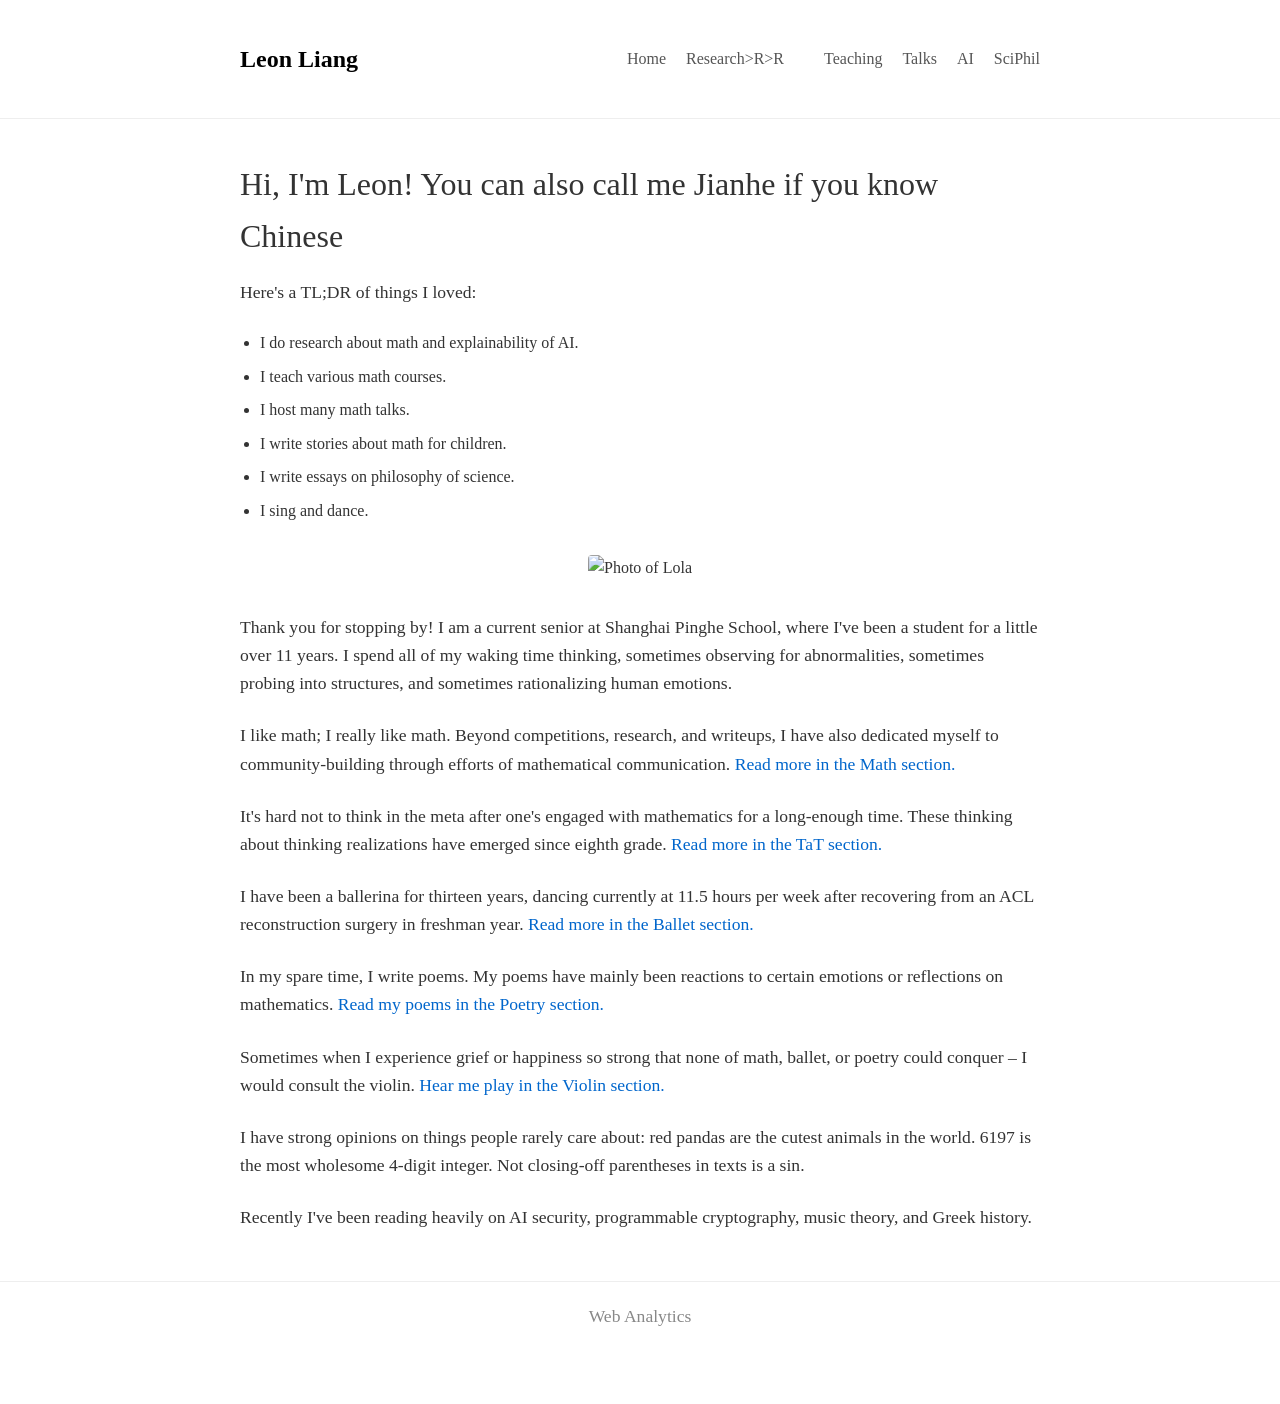
==== index.html @ b7bbed0b "Update index.html" ====
<!DOCTYPE html>
<html lang="en">
<head>
    <meta charset="UTF-8">
    <meta name="viewport" content="width=device-width, initial-scale=1.0">
    <title>Leon Liang </title>
    <link rel="stylesheet" href="style.css">
</head>
<body>

    <header>
        <div class="container header-content">
            <div class="logo">Leon Liang</div>
            <nav>
                <ul>
                    <li><a href="#">Home</a></li>
                    <li><a href="#">Research>R>R</li>
                    <li><a href="#">Teaching</a></li>
                    <li><a href="#">Talks</a></li>
                    <li><a href="#">AI</a></li>
                    <li><a href="#">SciPhil</a></li>
                    
                </ul>
            </nav>
        </div>
    </header>

    <main class="container">
        
        <section class="intro">
            <h1>Hi, I'm Leon! You can also call me Jianhe if you know Chinese</h1>
            <p>Here's a TL;DR of things I loved:</p>
            <ul class="tldr-list">
                <li>I do research about math and explainability of AI.</li>
                <li>I teach various math courses.</li>
                <li>I host many math talks.</li>
                <li>I write stories about math for children.</li>
                <li>I write essays on philosophy of science.</li>
                <li>I sing and dance.</li>
            </ul>
        </section>

        <div class="profile-photo">
            <img src="https://via.placeholder.com/600x400" alt="Photo of Lola">
        </div>

        <section class="bio">
            <p>Thank you for stopping by! I am a current senior at Shanghai Pinghe School, where I've been a student for a little over 11 years. I spend all of my waking time thinking, sometimes observing for abnormalities, sometimes probing into structures, and sometimes rationalizing human emotions.</p>
        </section>

        <section class="interests">
            <div class="interest-block">
                <p>I like math; I really like math. Beyond competitions, research, and writeups, I have also dedicated myself to community-building through efforts of mathematical communication. <a href="#">Read more in the Math section.</a></p>
            </div>

            <div class="interest-block">
                <p>It's hard not to think in the meta after one's engaged with mathematics for a long-enough time. These thinking about thinking realizations have emerged since eighth grade. <a href="#">Read more in the TaT section.</a></p>
            </div>

            <div class="interest-block">
                <p>I have been a ballerina for thirteen years, dancing currently at 11.5 hours per week after recovering from an ACL reconstruction surgery in freshman year. <a href="#">Read more in the Ballet section.</a></p>
            </div>

            <div class="interest-block">
                <p>In my spare time, I write poems. My poems have mainly been reactions to certain emotions or reflections on mathematics. <a href="#">Read my poems in the Poetry section.</a></p>
            </div>
            
            <div class="interest-block">
                <p>Sometimes when I experience grief or happiness so strong that none of math, ballet, or poetry could conquer – I would consult the violin. <a href="#">Hear me play in the Violin section.</a></p>
            </div>
        </section>

        <section class="fun-facts">
            <p>I have strong opinions on things people rarely care about: red pandas are the cutest animals in the world. 6197 is the most wholesome 4-digit integer. Not closing-off parentheses in texts is a sin.</p>
        </section>

        <section class="reading-list">
            <p>Recently I've been reading heavily on AI security, programmable cryptography, music theory, and Greek history.</p>
        </section>

    </main>

    <footer>
        <div class="container">
            <p>Web Analytics</p>
        </div>
    </footer>

</body>
</html>
---- style.css ----
/* General Reset */
body, h1, h2, p, ul, li {
    margin: 0;
    padding: 0;
    box-sizing: border-box;
}

body {
    font-family: "Georgia", "Times New Roman", serif; /* Academic/Personal feel */
    line-height: 1.6;
    color: #333;
    background-color: #fff;
    padding-bottom: 50px;
}

/* Layout Utility */
.container {
    max-width: 800px; /* Limits width to keep text readable like a book */
    margin: 0 auto;
    padding: 0 20px;
}

/* Header & Navigation */
header {
    padding: 40px 0;
    border-bottom: 1px solid #eee; /* Subtle separation */
    margin-bottom: 40px;
}

.header-content {
    display: flex;
    justify-content: space-between;
    align-items: center;
    flex-wrap: wrap; /* Responsive wrapping */
}

.logo {
    font-size: 1.5rem;
    font-weight: bold;
    color: #000;
}

nav ul {
    list-style: none;
    display: flex;
    gap: 20px;
}

nav a {
    text-decoration: none;
    color: #555;
    font-size: 1rem;
}

nav a:hover {
    color: #000;
    text-decoration: underline;
}

/* Main Content Typography */
h1 {
    font-size: 2rem;
    margin-bottom: 1rem;
    font-weight: normal;
}

p {
    margin-bottom: 1.5rem;
    font-size: 1.1rem;
}

a {
    color: #0066cc; /* Classic link blue */
    text-decoration: none;
}

a:hover {
    text-decoration: underline;
}

/* Specific Sections */
.tldr-list {
    margin-left: 20px;
    margin-bottom: 2rem;
}

.tldr-list li {
    margin-bottom: 0.5rem;
}

.profile-photo {
    margin-bottom: 2rem;
    text-align: center; /* Center the image */
}

.profile-photo img {
    max-width: 100%;
    height: auto;
    border-radius: 4px; /* Slight rounding looks nice */
}

.interest-block {
    margin-bottom: 1.5rem;
}

/* Footer */
footer {
    margin-top: 50px;
    padding-top: 20px;
    border-top: 1px solid #eee;
    text-align: center;
    font-size: 0.9rem;
    color: #888;
}

/* Mobile Responsiveness */
@media (max-width: 600px) {
    .header-content {
        flex-direction: column;
        align-items: flex-start;
    }

    nav ul {
        flex-wrap: wrap;
        margin-top: 15px;
        gap: 10px;
    }
}
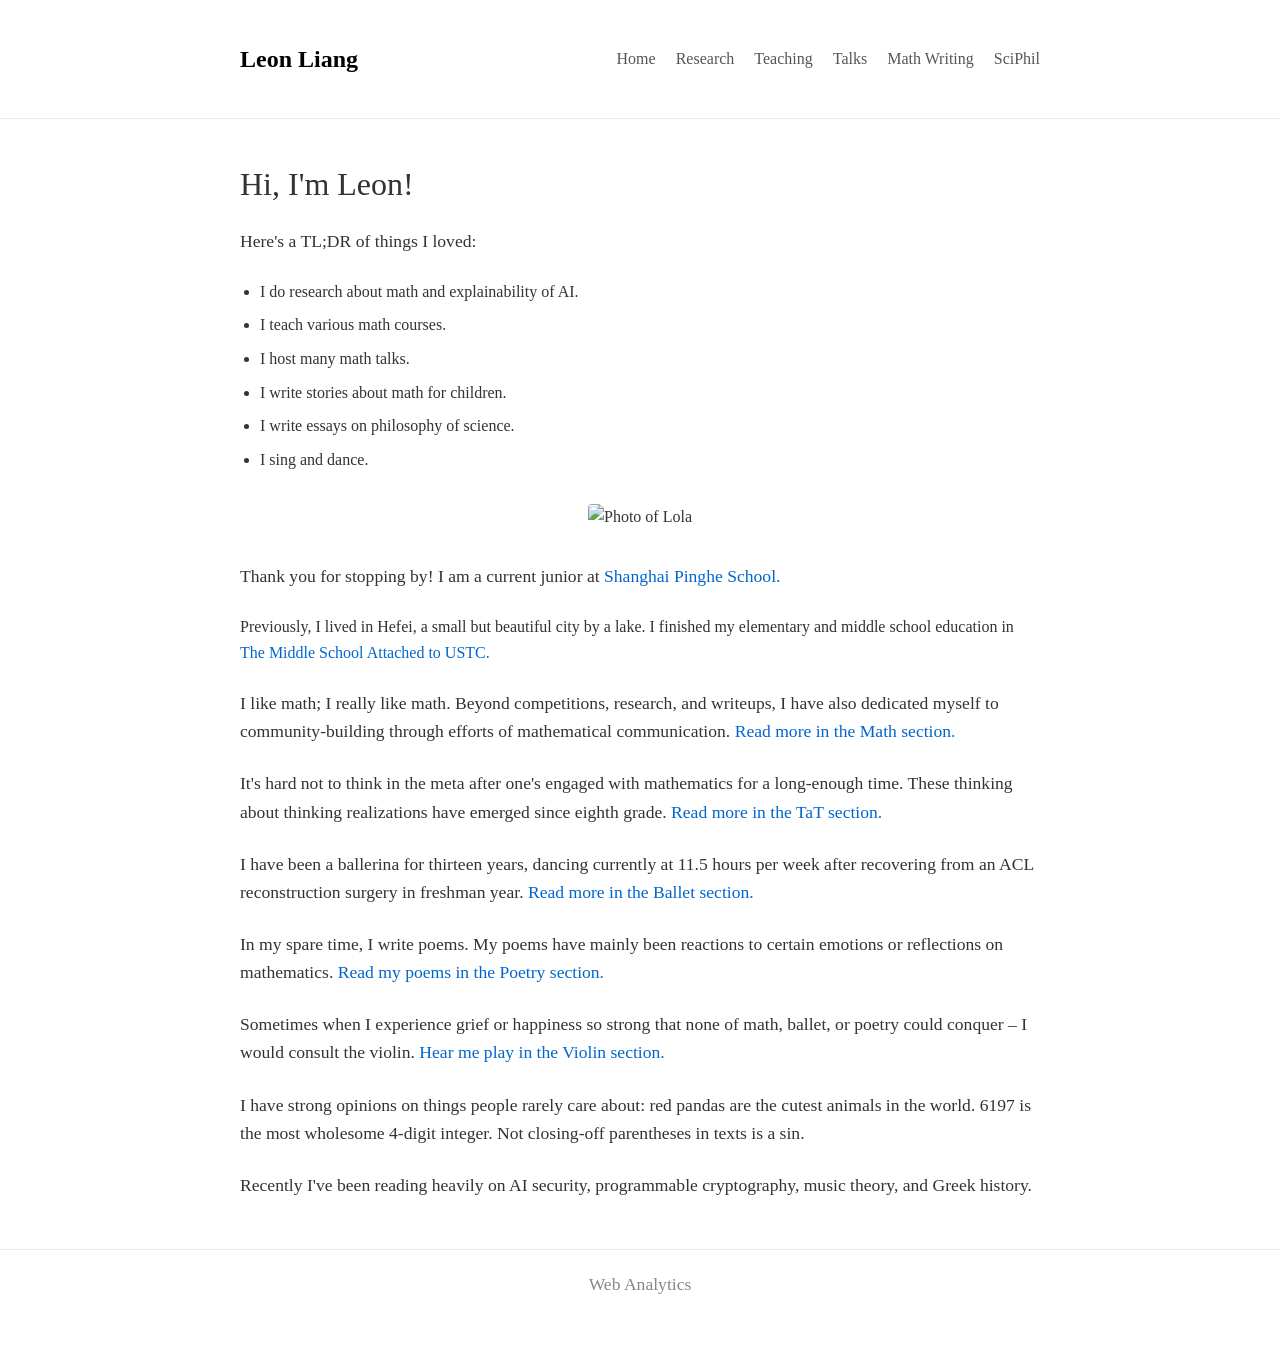
==== commit 8d1a1071: "Change title and update personal details in index.html Updated personal information and navigation l" ====
--- a/index.html
+++ b/index.html
@@ -3,7 +3,7 @@
 <head>
     <meta charset="UTF-8">
     <meta name="viewport" content="width=device-width, initial-scale=1.0">
-    <title>Leon Liang </title>
+    <title>Jianhe Liang </title>
     <link rel="stylesheet" href="style.css">
 </head>
 <body>
@@ -14,10 +14,10 @@
             <nav>
                 <ul>
                     <li><a href="#">Home</a></li>
-                    <li><a href="#">Research>R>R</li>
+                    <li><a href="#">Research</a></li>
                     <li><a href="#">Teaching</a></li>
                     <li><a href="#">Talks</a></li>
-                    <li><a href="#">AI</a></li>
+                    <li><a href="#">Math Writing</a></li>
                     <li><a href="#">SciPhil</a></li>
                     
                 </ul>
@@ -28,7 +28,7 @@
     <main class="container">
         
         <section class="intro">
-            <h1>Hi, I'm Leon! You can also call me Jianhe if you know Chinese</h1>
+            <h1>Hi, I'm Leon! </h1>
             <p>Here's a TL;DR of things I loved:</p>
             <ul class="tldr-list">
                 <li>I do research about math and explainability of AI.</li>
@@ -45,8 +45,7 @@
         </div>
 
         <section class="bio">
-            <p>Thank you for stopping by! I am a current senior at Shanghai Pinghe School, where I've been a student for a little over 11 years. I spend all of my waking time thinking, sometimes observing for abnormalities, sometimes probing into structures, and sometimes rationalizing human emotions.</p>
-        </section>
+            <p>Thank you for stopping by! I am a current junior at <a href="www.shphschool.com">Shanghai Pinghe School.</a></p> Previously, I lived in Hefei, a small but beautiful city by a lake. I finished my elementary and middle school education in <a href="kdfz.ustc.edu.cn">The Middle School Attached to USTC.</a></p>
 
         <section class="interests">
             <div class="interest-block">
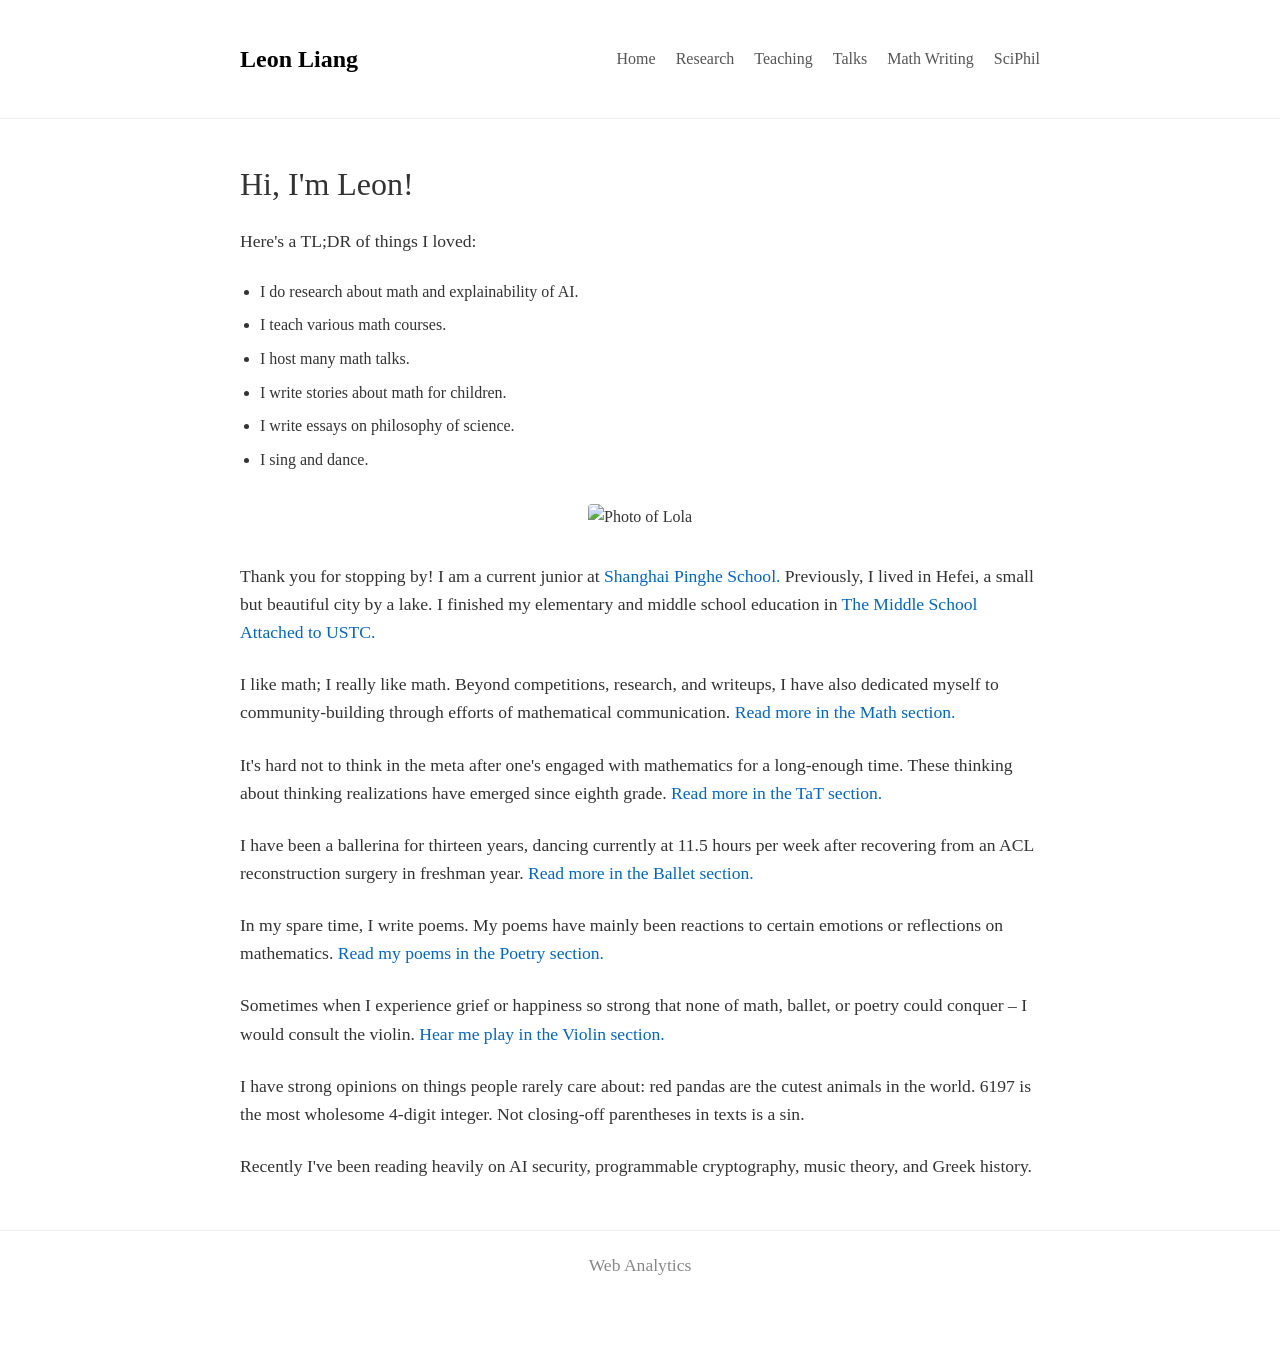
==== commit 24b711be: "Update index.html" ====
--- a/index.html
+++ b/index.html
@@ -14,11 +14,11 @@
             <nav>
                 <ul>
                     <li><a href="#">Home</a></li>
-                    <li><a href="#">Research</a></li>
-                    <li><a href="#">Teaching</a></li>
-                    <li><a href="#">Talks</a></li>
-                    <li><a href="#">Math Writing</a></li>
-                    <li><a href="#">SciPhil</a></li>
+                    <li><a href="pages/research.html">Research</a></li>
+                    <li><a href="pages/teaching.html">Teaching</a></li>
+                    <li><a href="pages/talks.html">Talks</a></li>
+                    <li><a href="pages/writing.html">Math Writing</a></li>
+                    <li><a href="pages/phil.html">SciPhil</a></li>
                     
                 </ul>
             </nav>
@@ -45,7 +45,7 @@
         </div>
 
         <section class="bio">
-            <p>Thank you for stopping by! I am a current junior at <a href="www.shphschool.com">Shanghai Pinghe School.</a></p> Previously, I lived in Hefei, a small but beautiful city by a lake. I finished my elementary and middle school education in <a href="kdfz.ustc.edu.cn">The Middle School Attached to USTC.</a></p>
+            <p>Thank you for stopping by! I am a current junior at <a href="https://www.shphschool.com" target="_blank" class="text-link">Shanghai Pinghe School.</a> Previously, I lived in Hefei, a small but beautiful city by a lake. I finished my elementary and middle school education in <a href="https://kdfz.ustc.edu.cn" target="_blank" class="text-link">The Middle School Attached to USTC.</a>
 
         <section class="interests">
             <div class="interest-block">
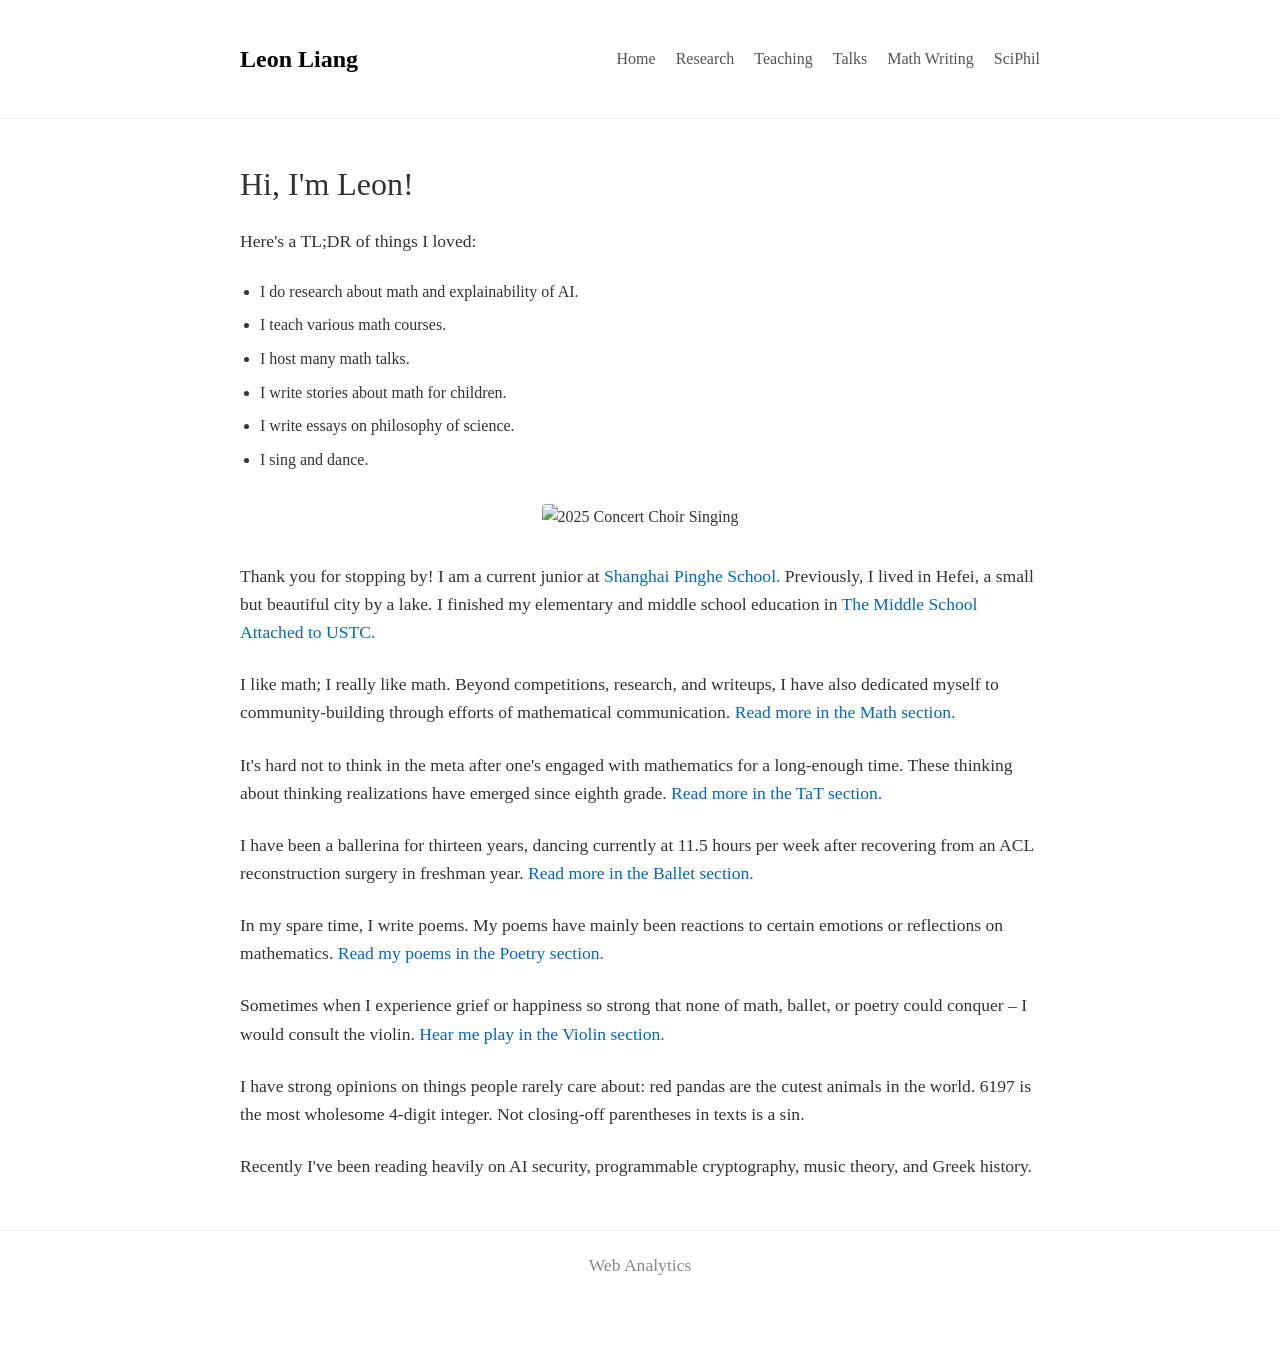
==== commit c96c7ee3: "Update index.html" ====
--- a/index.html
+++ b/index.html
@@ -41,7 +41,7 @@
         </section>
 
         <div class="profile-photo">
-            <img src="https://via.placeholder.com/600x400" alt="Photo of Lola">
+            <img src="pages/autobio.png" alt="2025 Concert Choir Singing">
         </div>
 
         <section class="bio">
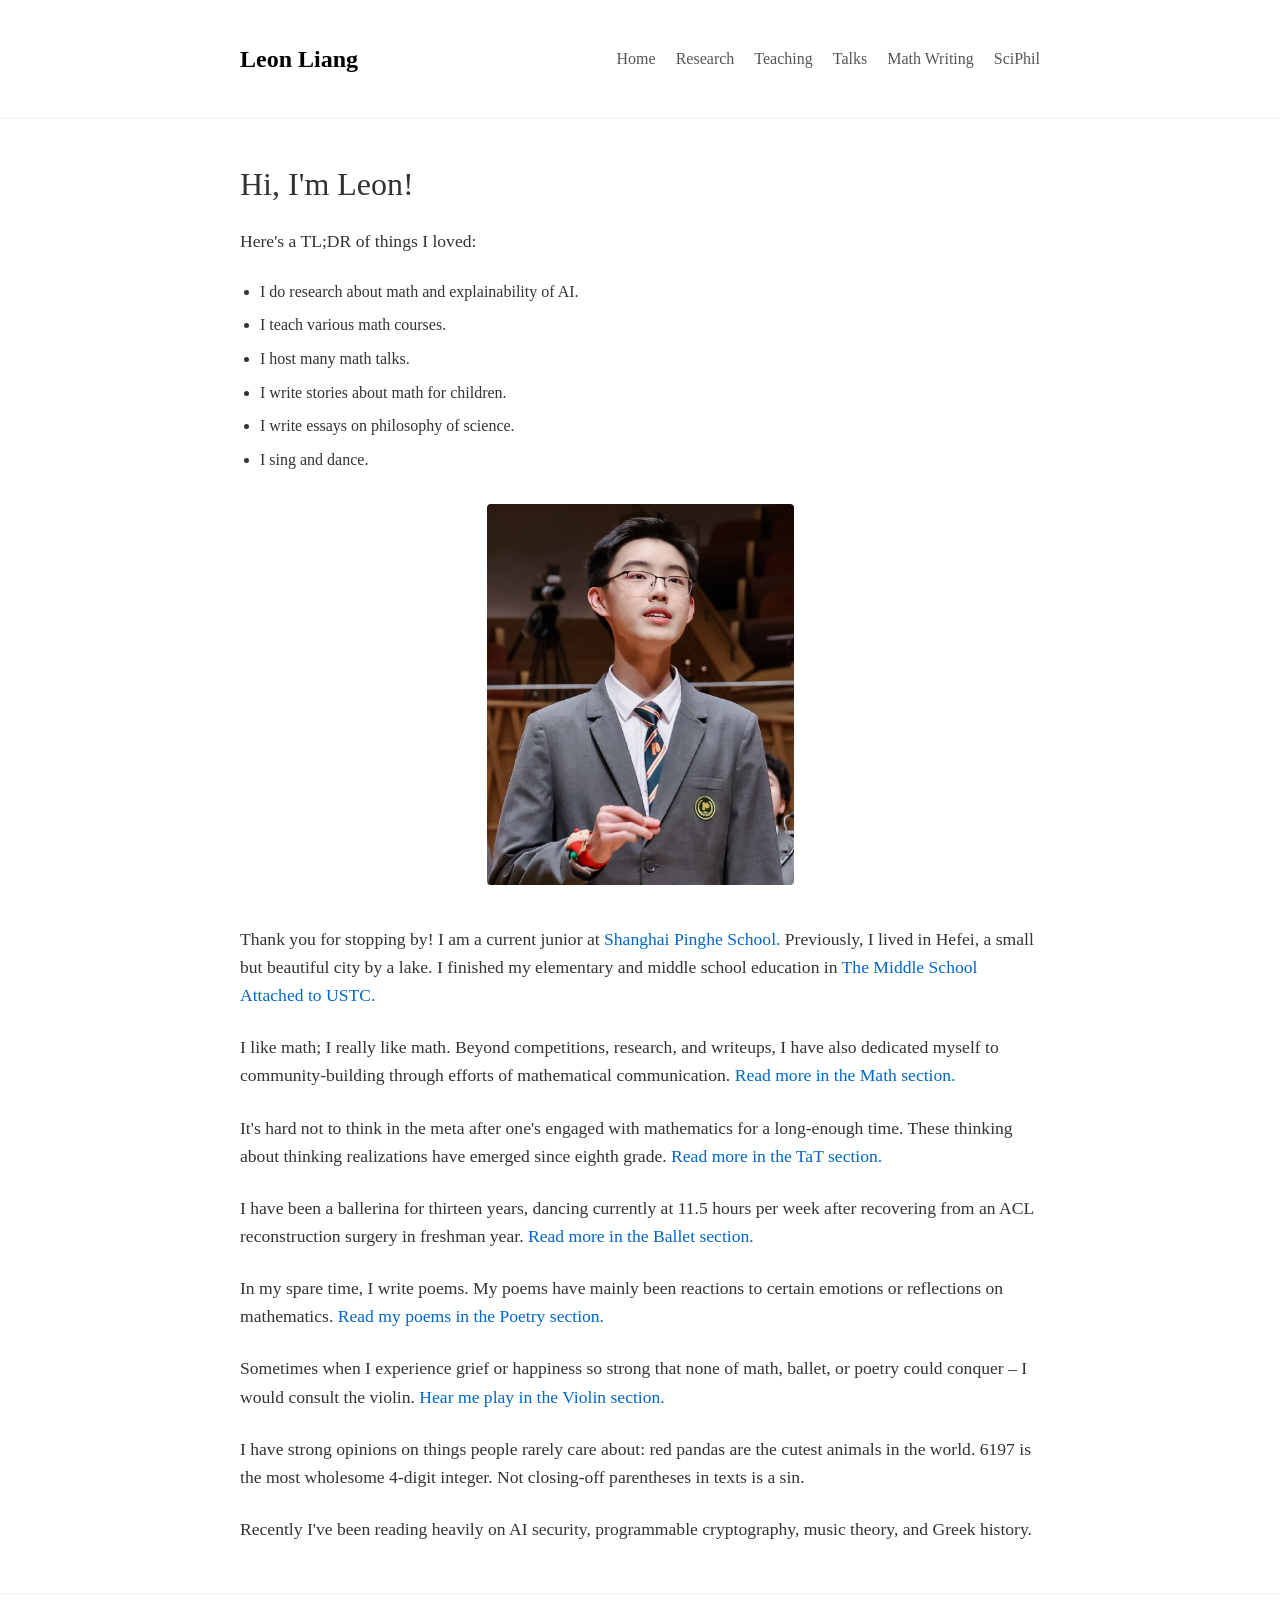
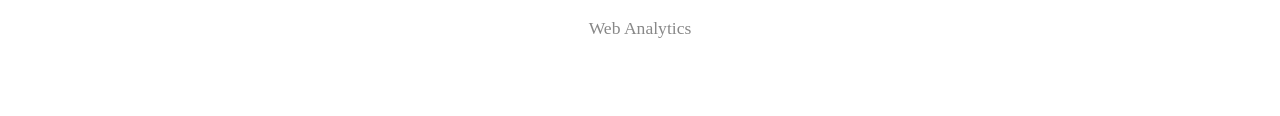
==== commit 35966c4b: "Fix image source path in index.html" ====
--- a/index.html
+++ b/index.html
@@ -41,7 +41,7 @@
         </section>
 
         <div class="profile-photo">
-            <img src="pages/autobio.png" alt="2025 Concert Choir Singing">
+            <img src="autobio.png" alt="2025 Concert Choir Singing">
         </div>
 
         <section class="bio">
